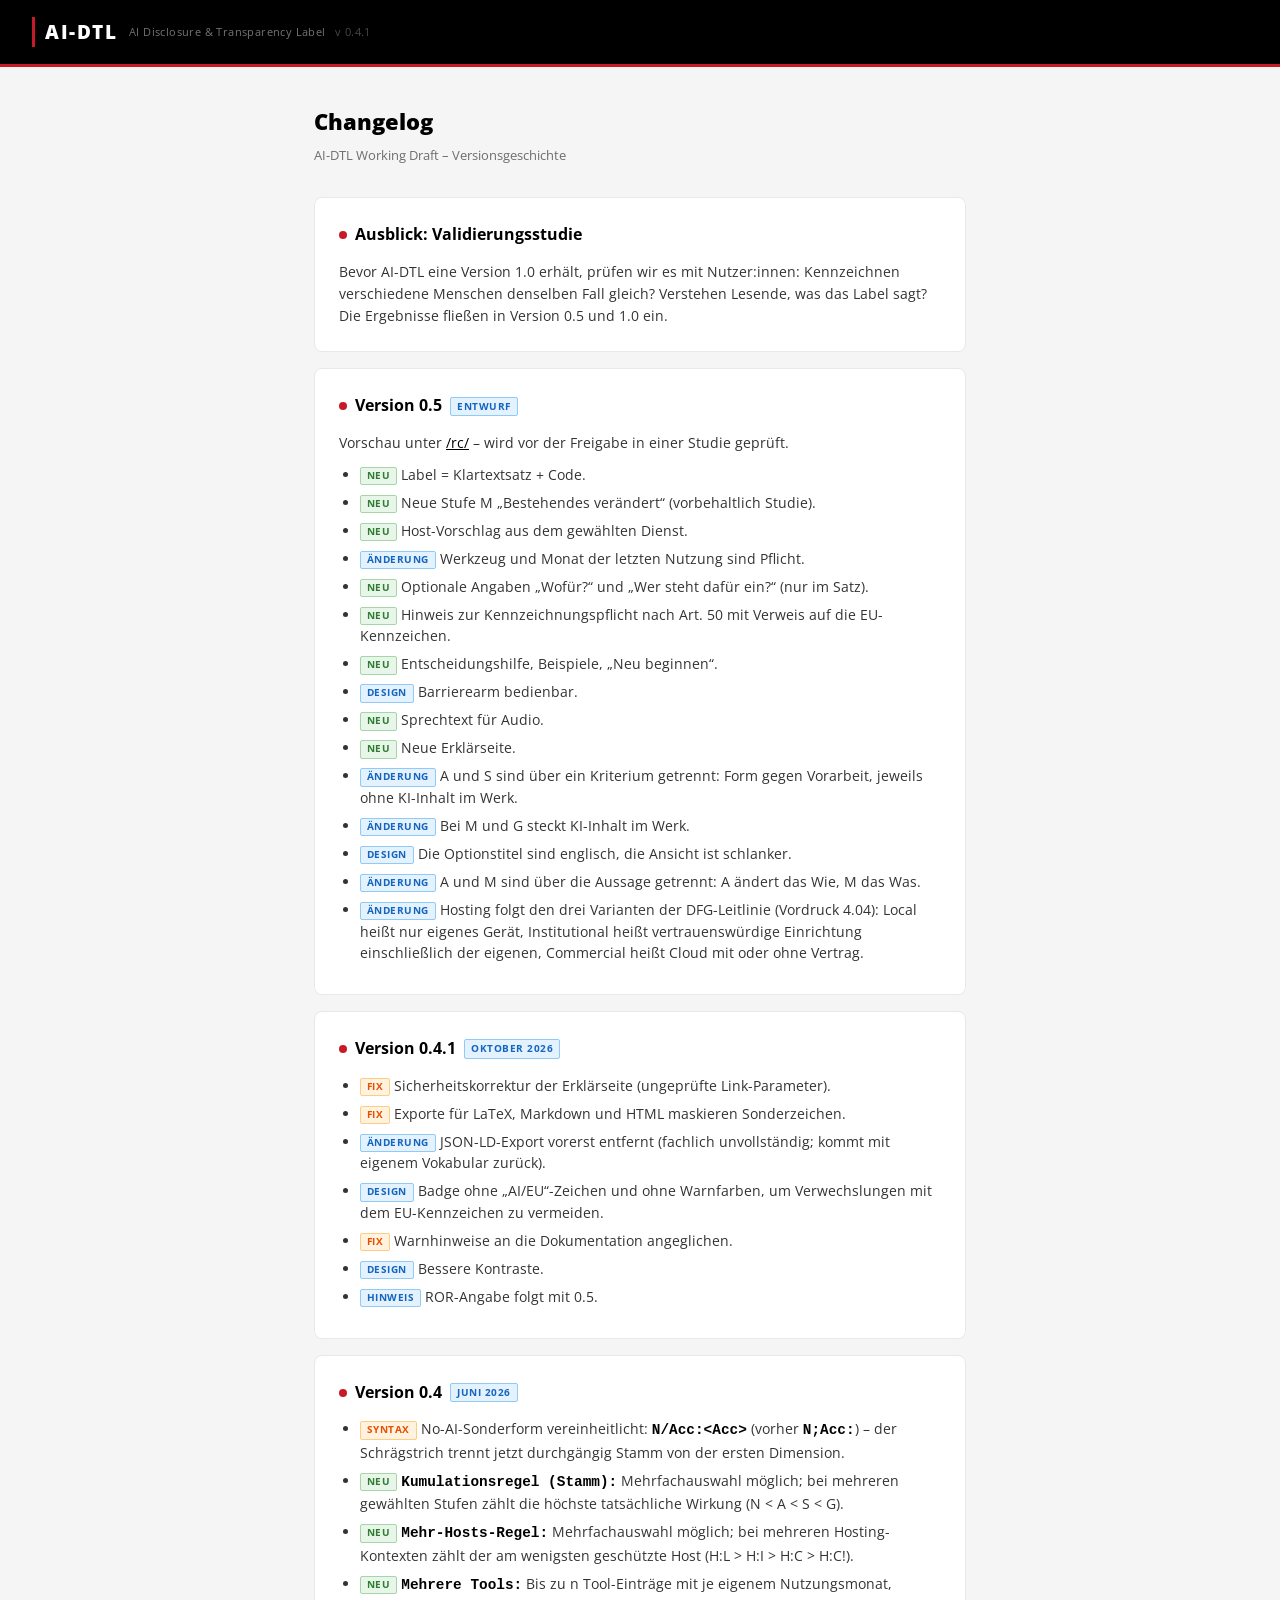
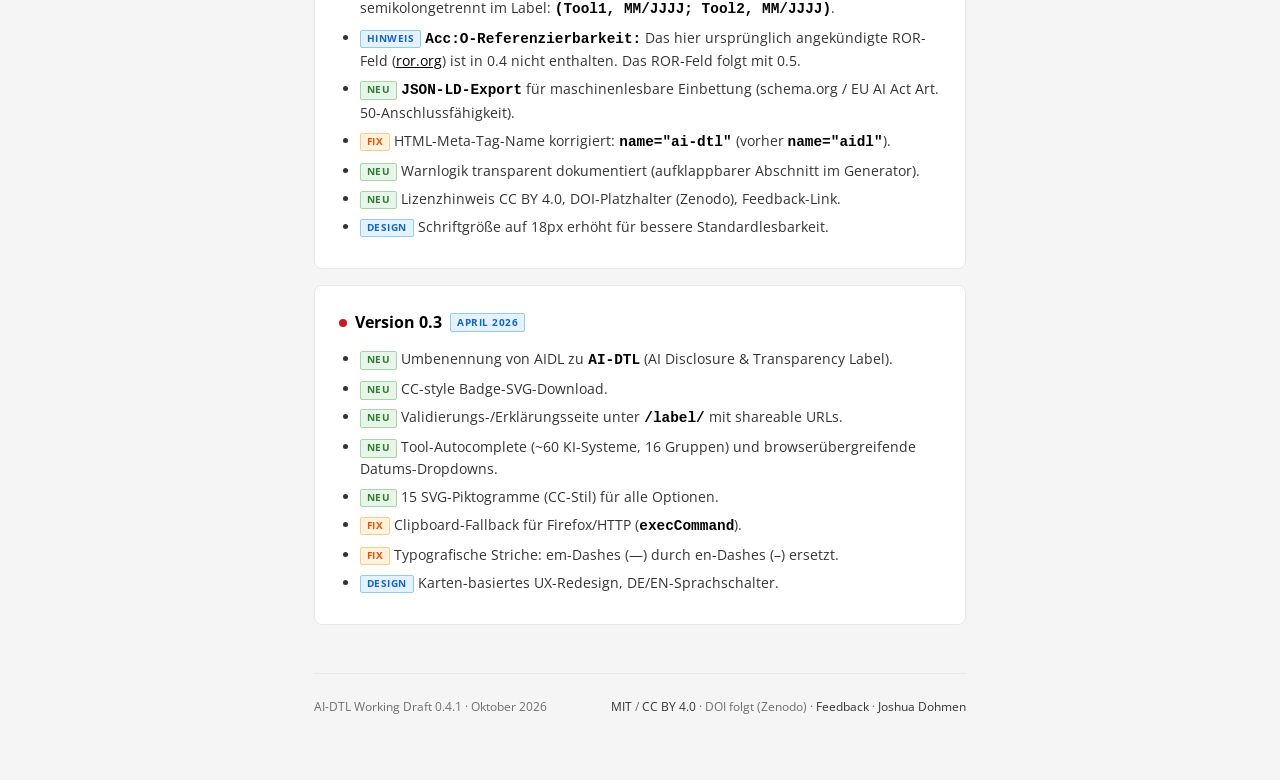
==== changelog/index.html @ 0ae25c78 "Move to github.com/ai-dtl/ai-dtl - SITE_BASE (root and rc), footer links and README now point to   h" ====
<!DOCTYPE html>
<html lang="de">
<head>
  <meta charset="UTF-8">
  <meta name="viewport" content="width=device-width, initial-scale=1.0">
  <title>AI-DTL Changelog</title>
  <link rel="preconnect" href="https://fonts.googleapis.com">
  <link href="https://fonts.googleapis.com/css2?family=Open+Sans:wght@400;600;700;800&display=swap" rel="stylesheet">
  <style>
    :root {
      --red: #c61a27; --black: #000; --white: #fff;
      --g100: #f5f5f5; --g200: #e8e8e8; --g400: #6e6e6e; --g700: #333;
      --font: 'Open Sans', Arial, sans-serif;
    }
    *, *::before, *::after { box-sizing: border-box; margin: 0; padding: 0; }
    body { font-family: var(--font); background: var(--g100); color: var(--black); font-size: 18px; line-height: 1.6; }

    .site-header {
      background: var(--black); padding: 0 2rem; height: 64px;
      display: flex; align-items: center; justify-content: space-between;
      position: sticky; top: 0; z-index: 100;
    }
    .site-header::after {
      content: ''; display: block; position: absolute;
      top: 64px; left: 0; right: 0; height: 3px; background: var(--red);
    }
    .logo-area { display: flex; align-items: center; gap: 12px; text-decoration: none; }
    .uk-mark {
      font-family: var(--font); font-weight: 800; font-size: 1.2rem;
      color: var(--white); letter-spacing: 1.5px; border-left: 3px solid var(--red); padding-left: 10px;
    }
    .header-sub { font-size: .68rem; color: rgba(255,255,255,.45); letter-spacing: .4px; }
    .header-sub em { font-style: normal; color: rgba(255,255,255,.28); margin-left: 6px; }
    @media (max-width: 560px) { .header-sub { display: none; } }

    .page { max-width: 700px; margin: 0 auto; padding: 2.5rem 1.5rem 4rem; }

    h1 { font-size: 1.4rem; font-weight: 800; margin-bottom: .3rem; }
    .version-meta { font-size: .8rem; color: var(--g400); margin-bottom: 2rem; }

    .change-section {
      background: var(--white); border: 1px solid var(--g200); border-radius: 8px;
      padding: 1.5rem; margin-bottom: 1rem;
    }
    .change-section h2 {
      font-size: 1rem; font-weight: 700; margin-bottom: .8rem;
      display: flex; align-items: center; gap: .5rem;
    }
    .change-section h2::before {
      content: ''; display: inline-block; width: 8px; height: 8px;
      border-radius: 50%; background: var(--red); flex-shrink: 0;
    }
    .change-section ul { padding-left: 1.3rem; }
    .change-section > p { font-size: .9rem; color: var(--g700); line-height: 1.55; }
    .change-section .draft-note { margin-bottom: .6rem; }
    .change-section a { color: var(--black); }
    .change-section li { margin-bottom: .4rem; font-size: .9rem; color: var(--g700); line-height: 1.5; }
    .change-section li strong { color: var(--black); font-family: 'Courier New', monospace; }
    .tag {
      display: inline-block; font-size: .6rem; font-weight: 700; letter-spacing: .5px;
      text-transform: uppercase; background: var(--g100); border: 1px solid var(--g200);
      border-radius: 2px; padding: 1px 6px; color: var(--g400); vertical-align: middle;
    }
    .tag.new { background: #e8f5e9; border-color: #a5d6a7; color: #2e7d32; }
    .tag.fix { background: #fff3e0; border-color: #ffcc80; color: #e65100; }
    .tag.change { background: #e3f2fd; border-color: #90caf9; color: #1565c0; }

    footer {
      margin-top: 3rem; padding-top: 1.5rem; border-top: 1px solid var(--g200);
      font-size: .72rem; color: var(--g400);
      display: flex; justify-content: space-between; flex-wrap: wrap; gap: .5rem;
    }
    footer a { color: var(--g700); text-decoration: none; }
    footer a:hover { text-decoration: underline; }
  </style>
</head>
<body>

<header class="site-header">
  <a class="logo-area" href="../">
    <span class="uk-mark">AI-DTL</span>
    <span class="header-sub">AI Disclosure &amp; Transparency Label <em>v 0.4.1</em></span>
  </a>
</header>

<main class="page">
  <h1>Changelog</h1>
  <p class="version-meta">AI-DTL Working Draft – Versionsgeschichte</p>

  <div class="change-section">
    <h2>Ausblick: Validierungsstudie</h2>
    <p>Bevor AI-DTL eine Version 1.0 erhält, prüfen wir es mit Nutzer:innen: Kennzeichnen verschiedene Menschen denselben Fall gleich? Verstehen Lesende, was das Label sagt? Die Ergebnisse fließen in Version 0.5 und 1.0 ein.</p>
  </div>

  <div class="change-section">
    <h2>Version 0.5 <span class="tag change">Entwurf</span></h2>
    <p class="draft-note">Vorschau unter <a href="../rc/">/rc/</a> – wird vor der Freigabe in einer Studie geprüft.</p>
    <ul>
      <li><span class="tag new">Neu</span> Label = Klartextsatz + Code.</li>
      <li><span class="tag new">Neu</span> Neue Stufe M „Bestehendes verändert“ (vorbehaltlich Studie).</li>
      <li><span class="tag new">Neu</span> Host-Vorschlag aus dem gewählten Dienst.</li>
      <li><span class="tag change">Änderung</span> Werkzeug und Monat der letzten Nutzung sind Pflicht.</li>
      <li><span class="tag new">Neu</span> Optionale Angaben „Wofür?“ und „Wer steht dafür ein?“ (nur im Satz).</li>
      <li><span class="tag new">Neu</span> Hinweis zur Kennzeichnungspflicht nach Art. 50 mit Verweis auf die EU-Kennzeichen.</li>
      <li><span class="tag new">Neu</span> Entscheidungshilfe, Beispiele, „Neu beginnen“.</li>
      <li><span class="tag change">Design</span> Barrierearm bedienbar.</li>
      <li><span class="tag new">Neu</span> Sprechtext für Audio.</li>
      <li><span class="tag new">Neu</span> Neue Erklärseite.</li>
      <li><span class="tag change">Änderung</span> A und S sind über ein Kriterium getrennt: Form gegen Vorarbeit, jeweils ohne KI-Inhalt im Werk.</li>
      <li><span class="tag change">Änderung</span> Bei M und G steckt KI-Inhalt im Werk.</li>
      <li><span class="tag change">Design</span> Die Optionstitel sind englisch, die Ansicht ist schlanker.</li>
      <li><span class="tag change">Änderung</span> A und M sind über die Aussage getrennt: A ändert das Wie, M das Was.</li>
      <li><span class="tag change">Änderung</span> Hosting folgt den drei Varianten der DFG-Leitlinie (Vordruck 4.04): Local heißt nur eigenes Gerät, Institutional heißt vertrauenswürdige Einrichtung einschließlich der eigenen, Commercial heißt Cloud mit oder ohne Vertrag.</li>
    </ul>
  </div>

  <div class="change-section">
    <h2>Version 0.4.1 <span class="tag change">Oktober 2026</span></h2>
    <ul>
      <li><span class="tag fix">Fix</span> Sicherheitskorrektur der Erklärseite (ungeprüfte Link-Parameter).</li>
      <li><span class="tag fix">Fix</span> Exporte für LaTeX, Markdown und HTML maskieren Sonderzeichen.</li>
      <li><span class="tag change">Änderung</span> JSON-LD-Export vorerst entfernt (fachlich unvollständig; kommt mit eigenem Vokabular zurück).</li>
      <li><span class="tag change">Design</span> Badge ohne „AI/EU“-Zeichen und ohne Warnfarben, um Verwechslungen mit dem EU-Kennzeichen zu vermeiden.</li>
      <li><span class="tag fix">Fix</span> Warnhinweise an die Dokumentation angeglichen.</li>
      <li><span class="tag change">Design</span> Bessere Kontraste.</li>
      <li><span class="tag change">Hinweis</span> ROR-Angabe folgt mit 0.5.</li>
    </ul>
  </div>

  <div class="change-section">
    <h2>Version 0.4 <span class="tag change">Juni 2026</span></h2>
    <ul>
      <li><span class="tag fix">Syntax</span> No-AI-Sonderform vereinheitlicht: <strong>N/Acc:&lt;Acc&gt;</strong> (vorher <strong>N;Acc:</strong>) – der Schrägstrich trennt jetzt durchgängig Stamm von der ersten Dimension.</li>
      <li><span class="tag new">Neu</span> <strong>Kumulationsregel (Stamm):</strong> Mehrfachauswahl möglich; bei mehreren gewählten Stufen zählt die höchste tatsächliche Wirkung (N &lt; A &lt; S &lt; G).</li>
      <li><span class="tag new">Neu</span> <strong>Mehr-Hosts-Regel:</strong> Mehrfachauswahl möglich; bei mehreren Hosting-Kontexten zählt der am wenigsten geschützte Host (H:L &gt; H:I &gt; H:C &gt; H:C!).</li>
      <li><span class="tag new">Neu</span> <strong>Mehrere Tools:</strong> Bis zu n Tool-Einträge mit je eigenem Nutzungsmonat, semikolongetrennt im Label: <strong>(Tool1, MM/JJJJ; Tool2, MM/JJJJ)</strong>.</li>
      <li><span class="tag change">Hinweis</span> <strong>Acc:O-Referenzierbarkeit:</strong> Das hier ursprünglich angekündigte ROR-Feld (<a href="https://ror.org" target="_blank">ror.org</a>) ist in 0.4 nicht enthalten. Das ROR-Feld folgt mit 0.5.</li>
      <li><span class="tag new">Neu</span> <strong>JSON-LD-Export</strong> für maschinenlesbare Einbettung (schema.org / EU AI Act Art. 50-Anschlussfähigkeit).</li>
      <li><span class="tag fix">Fix</span> HTML-Meta-Tag-Name korrigiert: <strong>name="ai-dtl"</strong> (vorher <strong>name="aidl"</strong>).</li>
      <li><span class="tag new">Neu</span> Warnlogik transparent dokumentiert (aufklappbarer Abschnitt im Generator).</li>
      <li><span class="tag new">Neu</span> Lizenzhinweis CC BY 4.0, DOI-Platzhalter (Zenodo), Feedback-Link.</li>
      <li><span class="tag change">Design</span> Schriftgröße auf 18px erhöht für bessere Standardlesbarkeit.</li>
    </ul>
  </div>

  <div class="change-section">
    <h2>Version 0.3 <span class="tag change">April 2026</span></h2>
    <ul>
      <li><span class="tag new">Neu</span> Umbenennung von AIDL zu <strong>AI-DTL</strong> (AI Disclosure &amp; Transparency Label).</li>
      <li><span class="tag new">Neu</span> CC-style Badge-SVG-Download.</li>
      <li><span class="tag new">Neu</span> Validierungs-/Erklärungsseite unter <strong>/label/</strong> mit shareable URLs.</li>
      <li><span class="tag new">Neu</span> Tool-Autocomplete (~60 KI-Systeme, 16 Gruppen) und browserübergreifende Datums-Dropdowns.</li>
      <li><span class="tag new">Neu</span> 15 SVG-Piktogramme (CC-Stil) für alle Optionen.</li>
      <li><span class="tag fix">Fix</span> Clipboard-Fallback für Firefox/HTTP (<strong>execCommand</strong>).</li>
      <li><span class="tag fix">Fix</span> Typografische Striche: em-Dashes (—) durch en-Dashes (–) ersetzt.</li>
      <li><span class="tag change">Design</span> Karten-basiertes UX-Redesign, DE/EN-Sprachschalter.</li>
    </ul>
  </div>

  <footer>
    <span>AI-DTL Working Draft 0.4.1 · Oktober 2026</span>
    <span>
      <a href="https://github.com/ai-dtl/ai-dtl/blob/main/LICENSE" target="_blank">MIT</a> / <a href="https://creativecommons.org/licenses/by/4.0" target="_blank">CC BY 4.0</a> ·
      DOI folgt (Zenodo) ·
      <a href="https://github.com/ai-dtl/ai-dtl/issues" target="_blank">Feedback</a> ·
      <a href="mailto:jdohmen@uni-koblenz.de">Joshua Dohmen</a>
    </span>
  </footer>
</main>

</body>
</html>
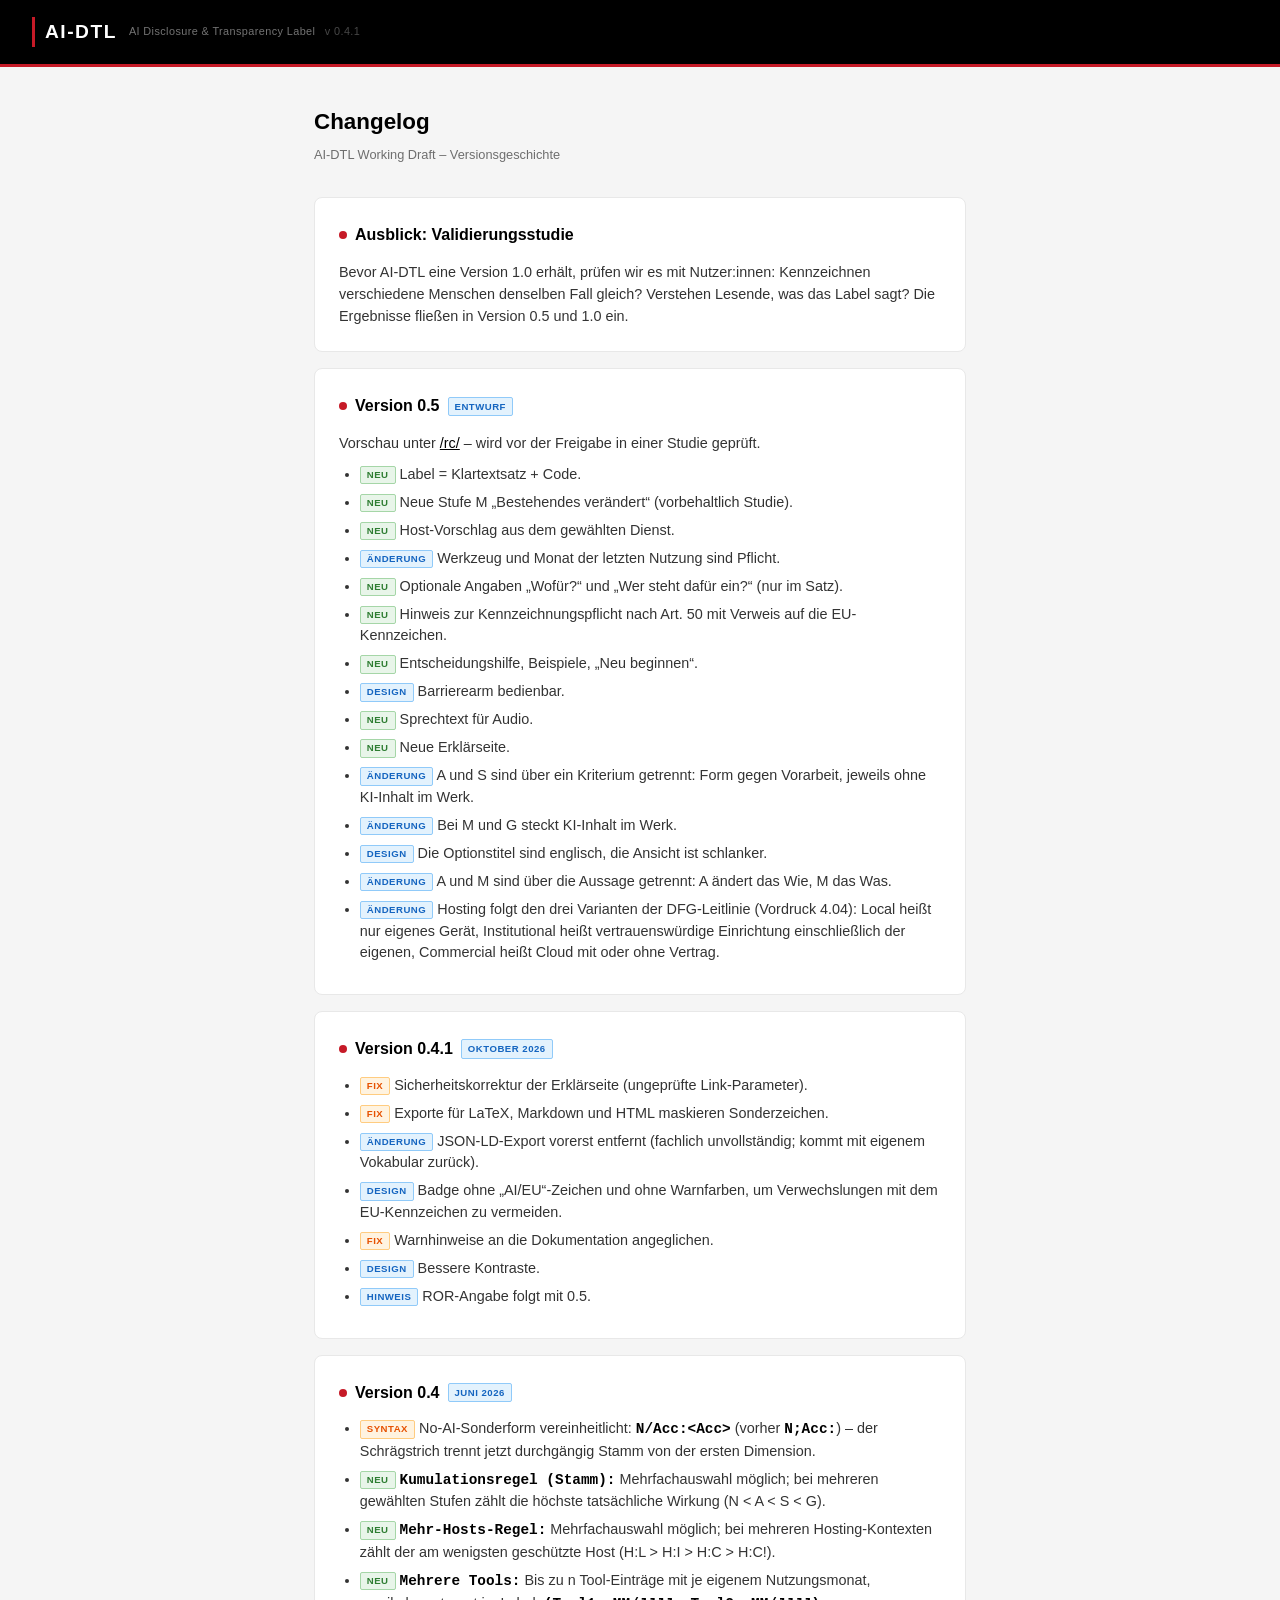
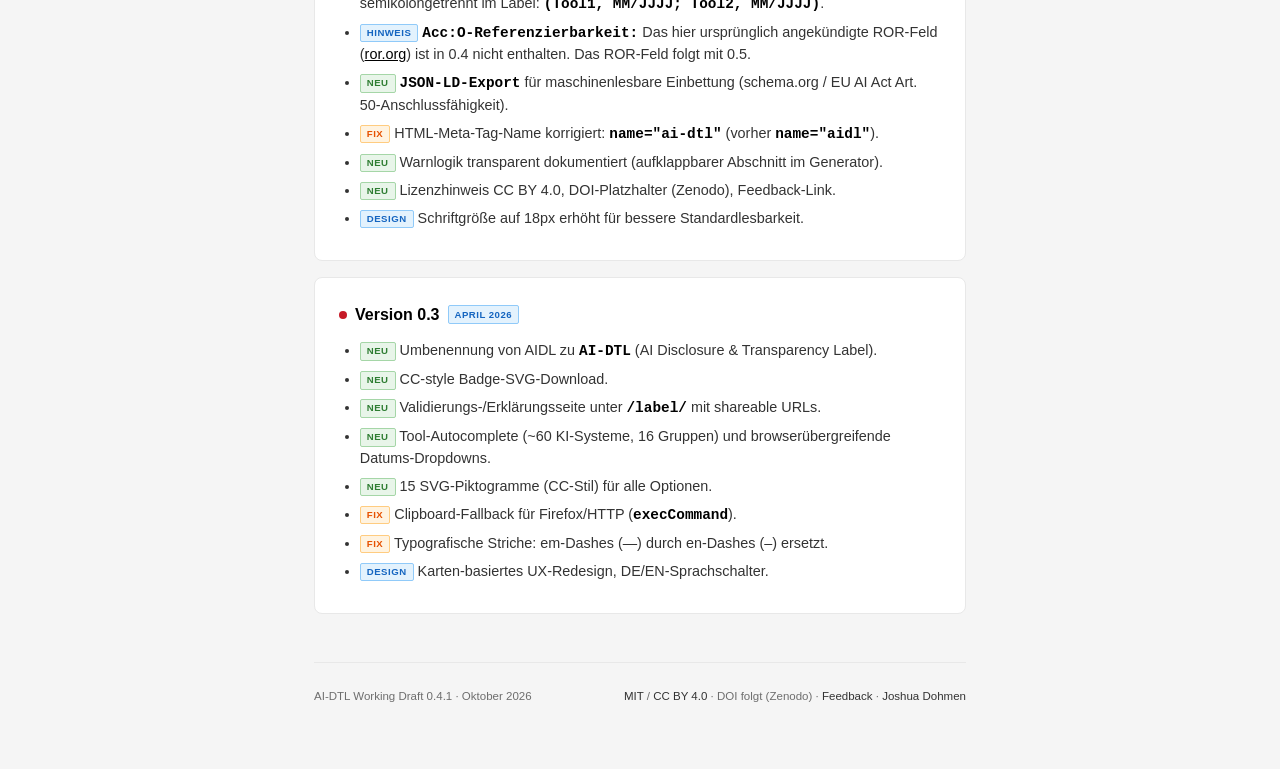
==== commit 8fdb5fc9: "Move to ai-dtl.github.io: new base URL, local fonts only, privacy notice - the repository is now ai-" ====
--- a/changelog/index.html
+++ b/changelog/index.html
@@ -4,8 +4,6 @@
   <meta charset="UTF-8">
   <meta name="viewport" content="width=device-width, initial-scale=1.0">
   <title>AI-DTL Changelog</title>
-  <link rel="preconnect" href="https://fonts.googleapis.com">
-  <link href="https://fonts.googleapis.com/css2?family=Open+Sans:wght@400;600;700;800&display=swap" rel="stylesheet">
   <style>
     :root {
       --red: #c61a27; --black: #000; --white: #fff;
@@ -160,9 +158,9 @@
   <footer>
     <span>AI-DTL Working Draft 0.4.1 · Oktober 2026</span>
     <span>
-      <a href="https://github.com/ai-dtl/ai-dtl/blob/main/LICENSE" target="_blank">MIT</a> / <a href="https://creativecommons.org/licenses/by/4.0" target="_blank">CC BY 4.0</a> ·
+      <a href="https://github.com/ai-dtl/ai-dtl.github.io/blob/main/LICENSE" target="_blank">MIT</a> / <a href="https://creativecommons.org/licenses/by/4.0" target="_blank">CC BY 4.0</a> ·
       DOI folgt (Zenodo) ·
-      <a href="https://github.com/ai-dtl/ai-dtl/issues" target="_blank">Feedback</a> ·
+      <a href="https://github.com/ai-dtl/ai-dtl.github.io/issues" target="_blank">Feedback</a> ·
       <a href="mailto:jdohmen@uni-koblenz.de">Joshua Dohmen</a>
     </span>
   </footer>
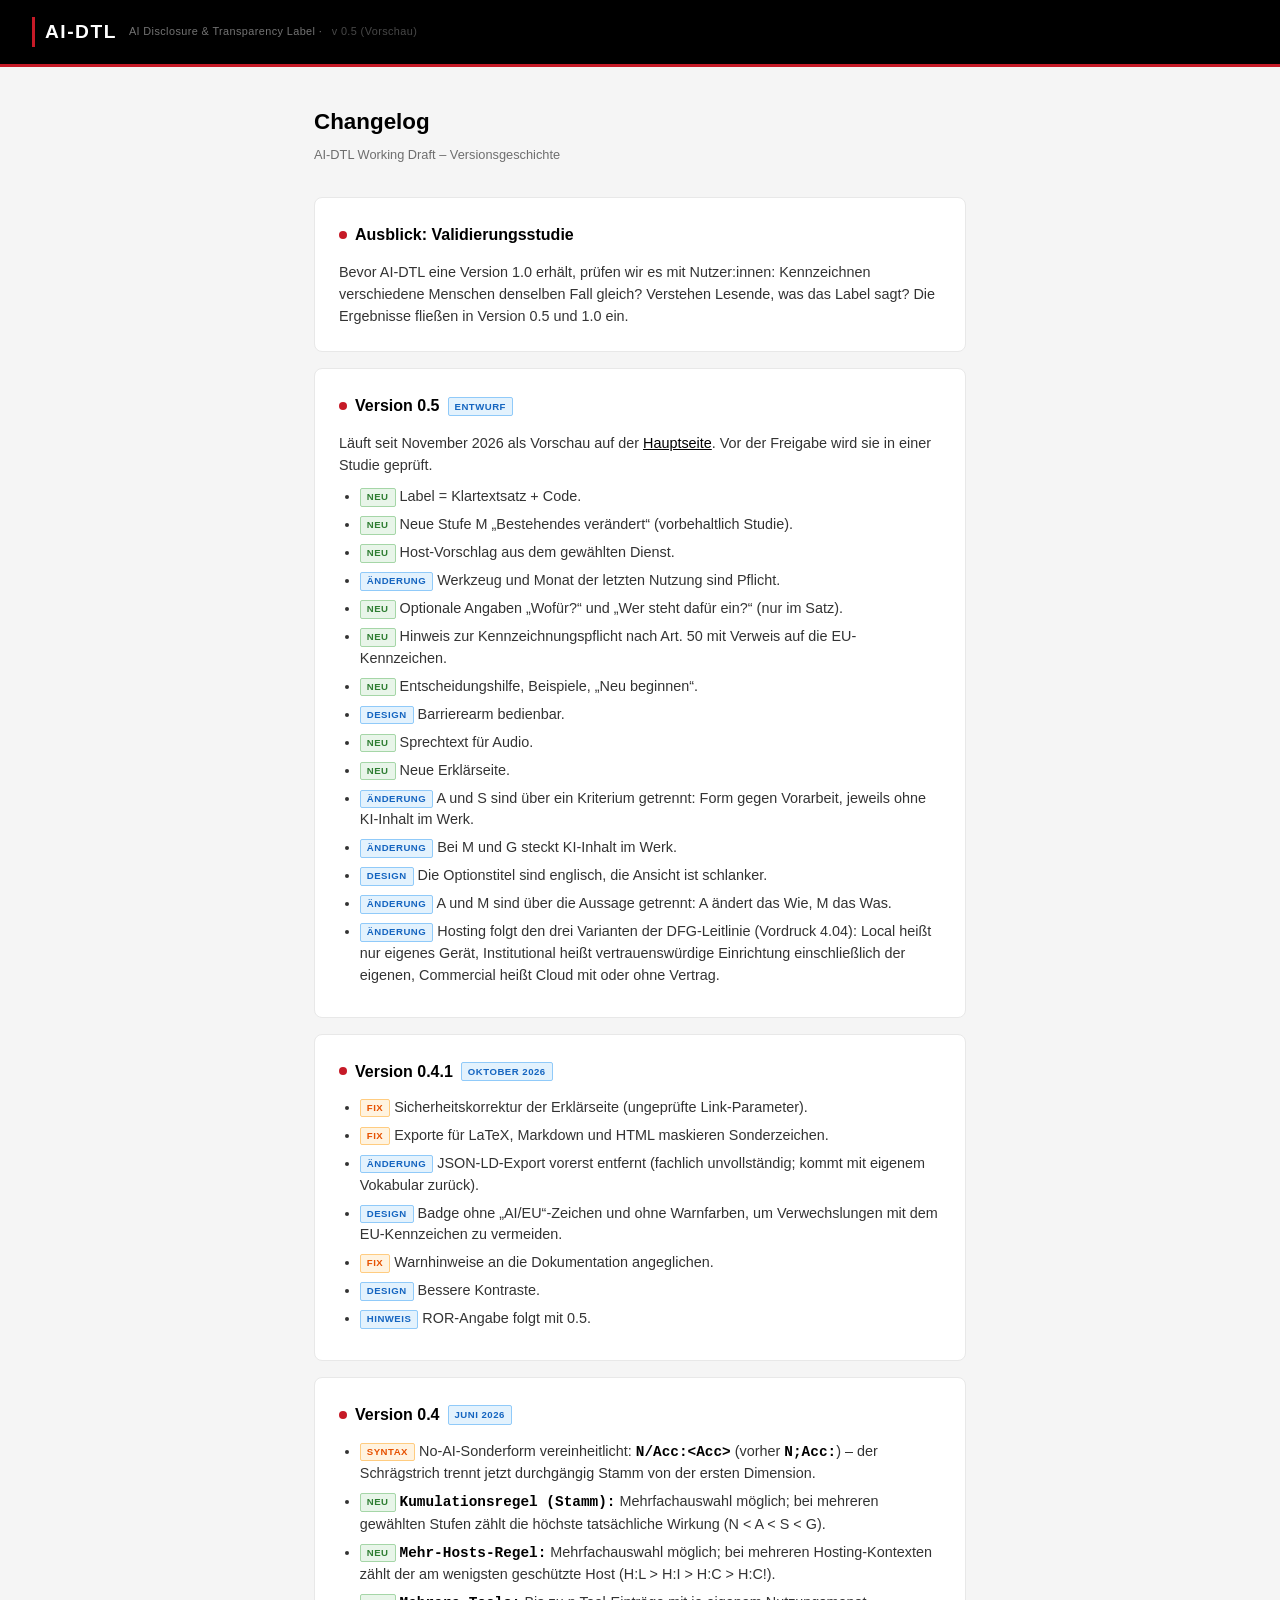
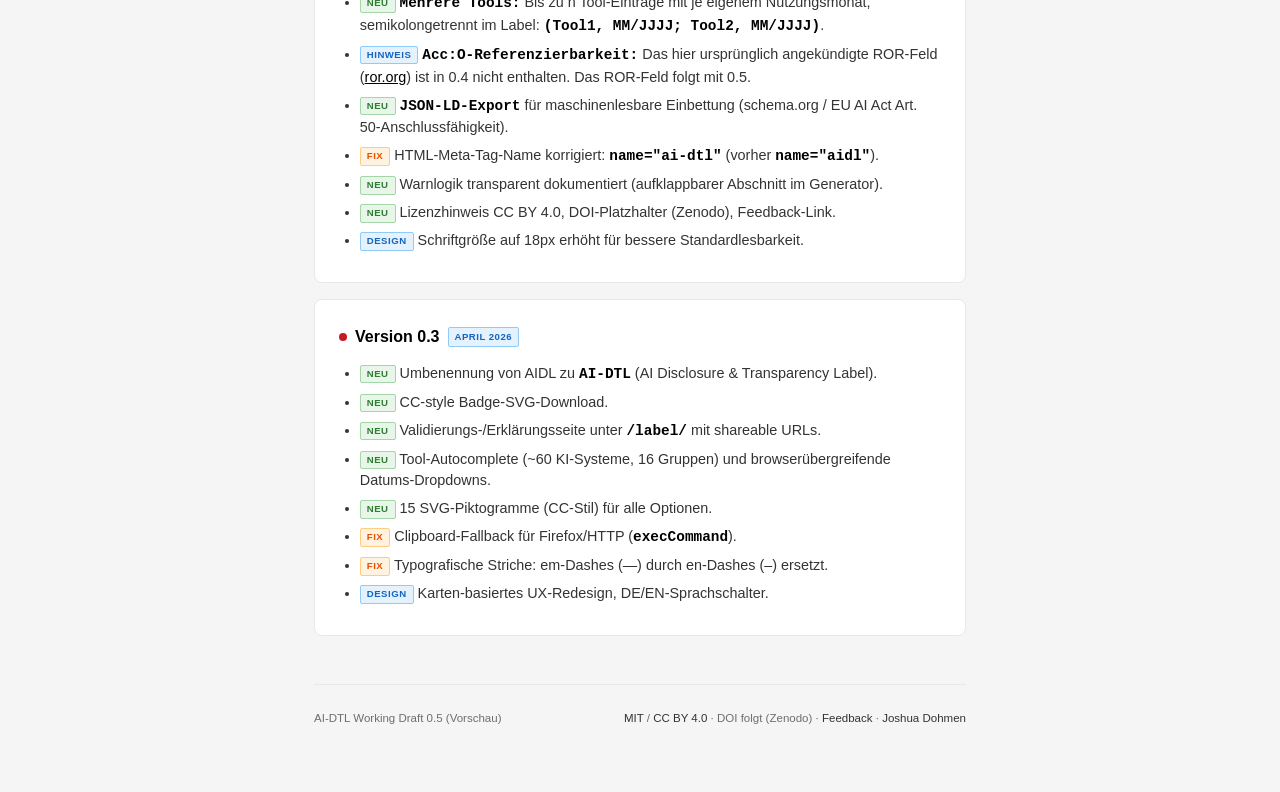
==== commit ce90c703: "Make the 0.5 preview the main page - editor, label page, stylesheet and scripts move from rc/ to the" ====
--- a/changelog/index.html
+++ b/changelog/index.html
@@ -77,7 +77,7 @@
 <header class="site-header">
   <a class="logo-area" href="../">
     <span class="uk-mark">AI-DTL</span>
-    <span class="header-sub">AI Disclosure &amp; Transparency Label <em>v 0.4.1</em></span>
+    <span class="header-sub">AI Disclosure &amp; Transparency Label · <em>v 0.5 (Vorschau)</em></span>
   </a>
 </header>
 
@@ -92,7 +92,7 @@
 
   <div class="change-section">
     <h2>Version 0.5 <span class="tag change">Entwurf</span></h2>
-    <p class="draft-note">Vorschau unter <a href="../rc/">/rc/</a> – wird vor der Freigabe in einer Studie geprüft.</p>
+    <p class="draft-note">Läuft seit November 2026 als Vorschau auf der <a href="../">Hauptseite</a>. Vor der Freigabe wird sie in einer Studie geprüft.</p>
     <ul>
       <li><span class="tag new">Neu</span> Label = Klartextsatz + Code.</li>
       <li><span class="tag new">Neu</span> Neue Stufe M „Bestehendes verändert“ (vorbehaltlich Studie).</li>
@@ -156,7 +156,7 @@
   </div>
 
   <footer>
-    <span>AI-DTL Working Draft 0.4.1 · Oktober 2026</span>
+    <span>AI-DTL Working Draft 0.5 (Vorschau)</span>
     <span>
       <a href="https://github.com/ai-dtl/ai-dtl.github.io/blob/main/LICENSE" target="_blank">MIT</a> / <a href="https://creativecommons.org/licenses/by/4.0" target="_blank">CC BY 4.0</a> ·
       DOI folgt (Zenodo) ·
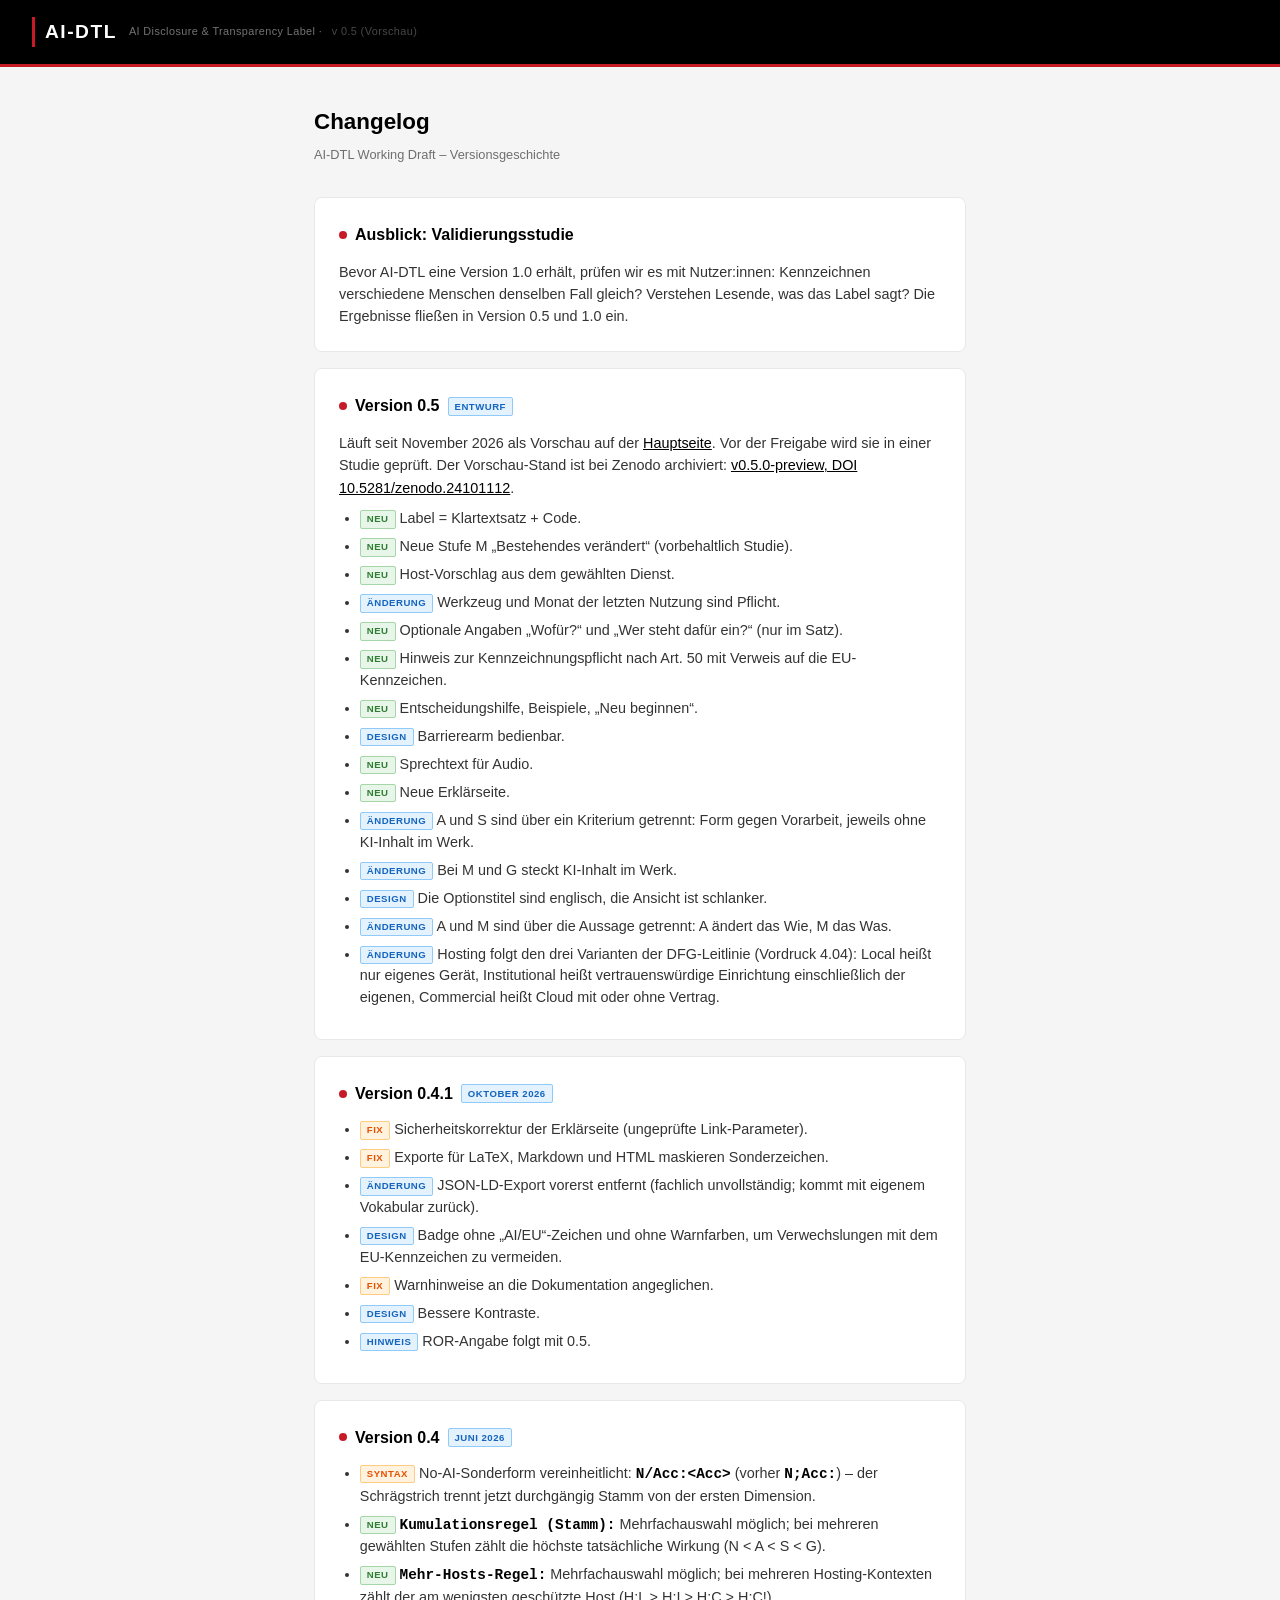
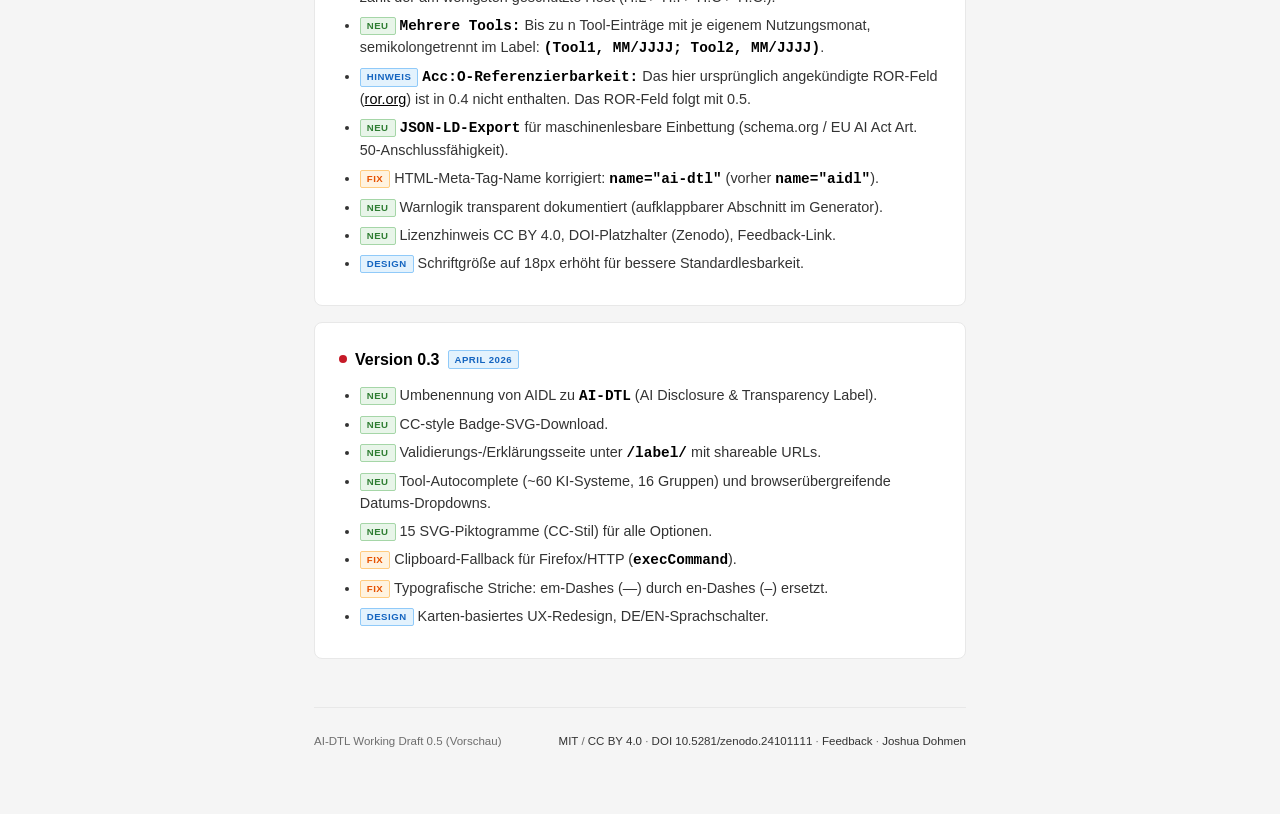
==== commit 93300fca: "Add the Zenodo DOI behind the licence - footers of editor, label page and changelog show the concept" ====
--- a/changelog/index.html
+++ b/changelog/index.html
@@ -92,7 +92,7 @@
 
   <div class="change-section">
     <h2>Version 0.5 <span class="tag change">Entwurf</span></h2>
-    <p class="draft-note">Läuft seit November 2026 als Vorschau auf der <a href="../">Hauptseite</a>. Vor der Freigabe wird sie in einer Studie geprüft.</p>
+    <p class="draft-note">Läuft seit November 2026 als Vorschau auf der <a href="../">Hauptseite</a>. Vor der Freigabe wird sie in einer Studie geprüft. Der Vorschau-Stand ist bei Zenodo archiviert: <a href="https://doi.org/10.5281/zenodo.24101112">v0.5.0-preview, DOI 10.5281/zenodo.24101112</a>.</p>
     <ul>
       <li><span class="tag new">Neu</span> Label = Klartextsatz + Code.</li>
       <li><span class="tag new">Neu</span> Neue Stufe M „Bestehendes verändert“ (vorbehaltlich Studie).</li>
@@ -159,7 +159,7 @@
     <span>AI-DTL Working Draft 0.5 (Vorschau)</span>
     <span>
       <a href="https://github.com/ai-dtl/ai-dtl.github.io/blob/main/LICENSE" target="_blank">MIT</a> / <a href="https://creativecommons.org/licenses/by/4.0" target="_blank">CC BY 4.0</a> ·
-      DOI folgt (Zenodo) ·
+      <a href="https://doi.org/10.5281/zenodo.24101111" target="_blank">DOI 10.5281/zenodo.24101111</a> ·
       <a href="https://github.com/ai-dtl/ai-dtl.github.io/issues" target="_blank">Feedback</a> ·
       <a href="mailto:jdohmen@uni-koblenz.de">Joshua Dohmen</a>
     </span>
